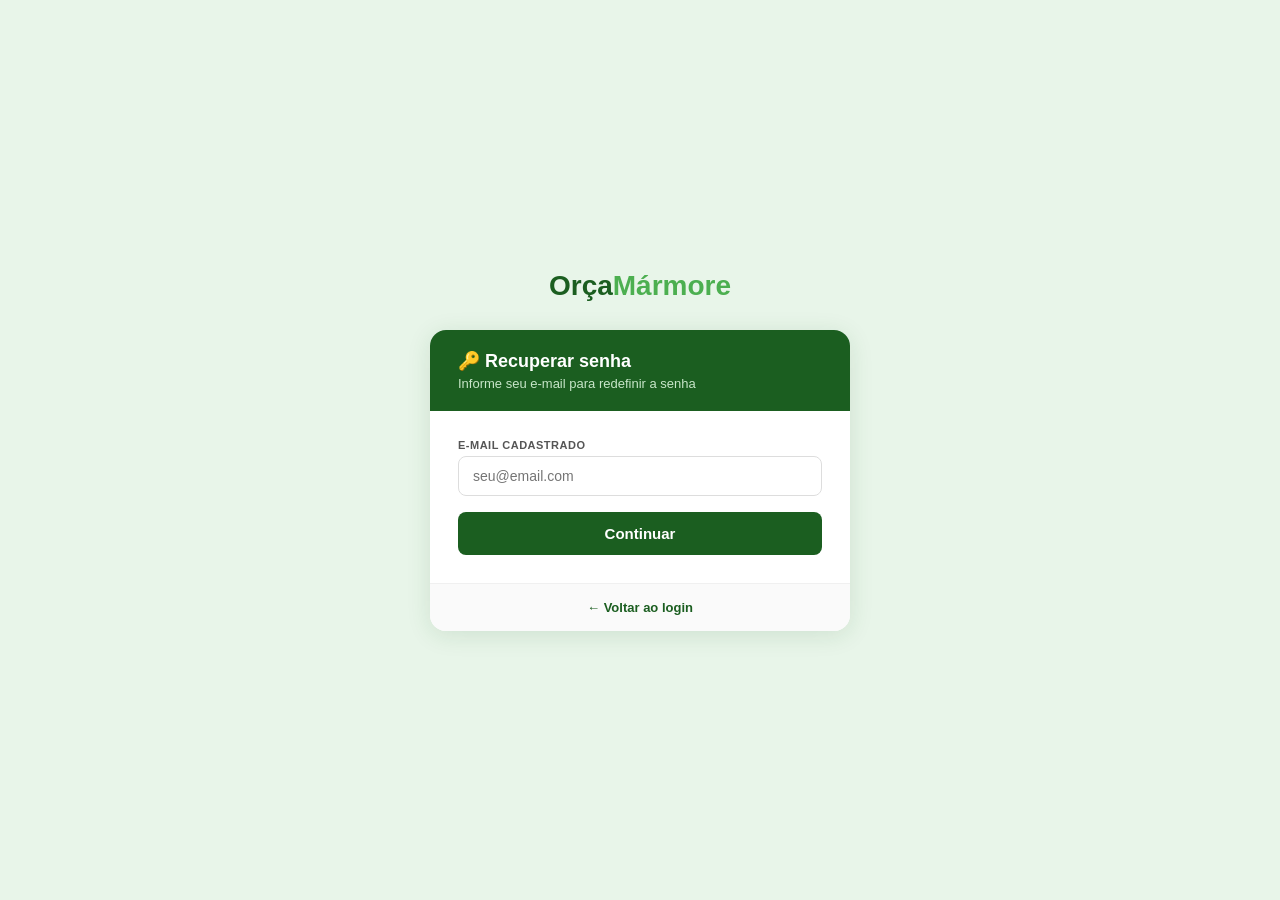
==== esqueci-senha.html @ dfa08c96 "fix: conta nova com 1 exemplo zerado, orçamento Daiane, esqueceu senha" ====
<!DOCTYPE html>
<html lang="pt-BR">
<head>
<meta charset="UTF-8">
<meta name="viewport" content="width=device-width,initial-scale=1">
<title>Recuperar senha — OrçaMármore</title>
<style>
*{box-sizing:border-box;margin:0;padding:0}
body{font-family:Arial,sans-serif;background:#E8F5E9;min-height:100vh;display:flex;flex-direction:column;align-items:center;justify-content:center;padding:20px}
.logo{font-size:28px;font-weight:900;color:#1B5E20;margin-bottom:28px;text-align:center}
.logo span{color:#4CAF50}
.card{background:#fff;border-radius:16px;box-shadow:0 4px 24px rgba(27,94,32,.12);width:100%;max-width:420px;overflow:hidden}
.card-header{background:#1B5E20;color:#fff;padding:20px 28px}
.card-header h2{font-size:18px;font-weight:700}
.card-header p{font-size:13px;color:#c8e6c9;margin-top:4px}
.form-body{padding:28px}
.form-group{margin-bottom:16px}
.form-group label{display:block;font-size:11px;font-weight:700;color:#555;text-transform:uppercase;letter-spacing:.5px;margin-bottom:5px}
.form-group input{width:100%;border:1.5px solid #ddd;border-radius:8px;padding:11px 14px;font-size:14px;outline:none;font-family:Arial;transition:border .2s}
.form-group input:focus{border-color:#1B5E20}
.btn-submit{width:100%;background:#1B5E20;color:#fff;padding:13px;border-radius:8px;font-size:15px;font-weight:700;border:none;cursor:pointer;transition:all .2s}
.btn-submit:hover{background:#2E7D32}
.msg-erro{background:#FFEBEE;color:#c62828;border-radius:6px;padding:10px 14px;font-size:13px;margin-bottom:14px;display:none}
.msg-ok{background:#E8F5E9;color:#2E7D32;border-radius:6px;padding:10px 14px;font-size:13px;margin-bottom:14px;display:none}
.footer-link{text-align:center;padding:16px;font-size:13px;color:#888;background:#fafafa;border-top:1px solid #f0f0f0}
.footer-link a{color:#1B5E20;font-weight:700;text-decoration:none}
.step{display:none}
.step.active{display:block}
.icon{font-size:48px;text-align:center;margin-bottom:16px}
.success-box{text-align:center;padding:8px 0}
.success-box h3{color:#1B5E20;font-size:18px;margin-bottom:8px}
.success-box p{color:#666;font-size:14px;line-height:1.6}
</style>
</head>
<body>

<div class="logo">Orça<span>Mármore</span></div>

<div class="card">
  <div class="card-header">
    <h2>🔑 Recuperar senha</h2>
    <p>Informe seu e-mail para redefinir a senha</p>
  </div>

  <div class="form-body">
    <div class="msg-erro" id="msg-erro"></div>
    <div class="msg-ok" id="msg-ok"></div>

    <!-- Passo 1: digitar e-mail -->
    <div class="step active" id="step1">
      <div class="form-group">
        <label>E-mail cadastrado</label>
        <input type="email" id="rec-email" placeholder="seu@email.com" onkeydown="if(event.key==='Enter')verificarEmail()">
      </div>
      <button class="btn-submit" onclick="verificarEmail()">Continuar</button>
    </div>

    <!-- Passo 2: nova senha -->
    <div class="step" id="step2">
      <div class="form-group">
        <label>Nova senha</label>
        <input type="password" id="nova-senha" placeholder="Mínimo 6 caracteres">
      </div>
      <div class="form-group">
        <label>Confirmar nova senha</label>
        <input type="password" id="confirma-senha" placeholder="Repita a nova senha">
      </div>
      <button class="btn-submit" onclick="redefinirSenha()">Salvar nova senha</button>
    </div>

    <!-- Passo 3: sucesso -->
    <div class="step" id="step3">
      <div class="success-box">
        <div class="icon">✅</div>
        <h3>Senha redefinida!</h3>
        <p>Sua senha foi atualizada com sucesso.<br>Faça login com a nova senha.</p>
        <br>
        <button class="btn-submit" onclick="location.href='login.html'">Ir para o login</button>
      </div>
    </div>
  </div>

  <div class="footer-link">
    <a href="login.html">&larr; Voltar ao login</a>
  </div>
</div>

<script>
let emailEncontrado = '';

function getUsuarios() { return JSON.parse(localStorage.getItem('om_usuarios') || '[]'); }
function setUsuarios(u) { localStorage.setItem('om_usuarios', JSON.stringify(u)); }

function mostrarErro(msg) {
  const el = document.getElementById('msg-erro');
  el.textContent = msg; el.style.display = 'block';
  document.getElementById('msg-ok').style.display = 'none';
}
function mostrarOk(msg) {
  const el = document.getElementById('msg-ok');
  el.textContent = msg; el.style.display = 'block';
  document.getElementById('msg-erro').style.display = 'none';
}
function limparMsgs() {
  document.getElementById('msg-erro').style.display = 'none';
  document.getElementById('msg-ok').style.display = 'none';
}
function irParaStep(n) {
  document.querySelectorAll('.step').forEach((s, i) => s.classList.toggle('active', i === n - 1));
  limparMsgs();
}

function verificarEmail() {
  const email = document.getElementById('rec-email').value.trim().toLowerCase();
  if (!email) { mostrarErro('Informe o e-mail cadastrado.'); return; }

  const usuarios = getUsuarios();
  const u = usuarios.find(x => x.email.toLowerCase() === email);

  if (!u) {
    mostrarErro('E-mail não encontrado. Verifique ou crie uma conta.');
    return;
  }

  emailEncontrado = email;
  mostrarOk('E-mail encontrado! Defina sua nova senha abaixo.');
  setTimeout(() => irParaStep(2), 800);
}

function redefinirSenha() {
  const nova = document.getElementById('nova-senha').value;
  const confirma = document.getElementById('confirma-senha').value;

  if (!nova || !confirma) { mostrarErro('Preencha os dois campos.'); return; }
  if (nova.length < 6) { mostrarErro('A senha deve ter pelo menos 6 caracteres.'); return; }
  if (nova !== confirma) { mostrarErro('As senhas não coincidem.'); return; }

  const usuarios = getUsuarios();
  const idx = usuarios.findIndex(x => x.email.toLowerCase() === emailEncontrado);
  if (idx < 0) { mostrarErro('Erro inesperado. Tente novamente.'); return; }

  usuarios[idx].senha = nova;
  setUsuarios(usuarios);

  irParaStep(3);
}
</script>
</body>
</html>
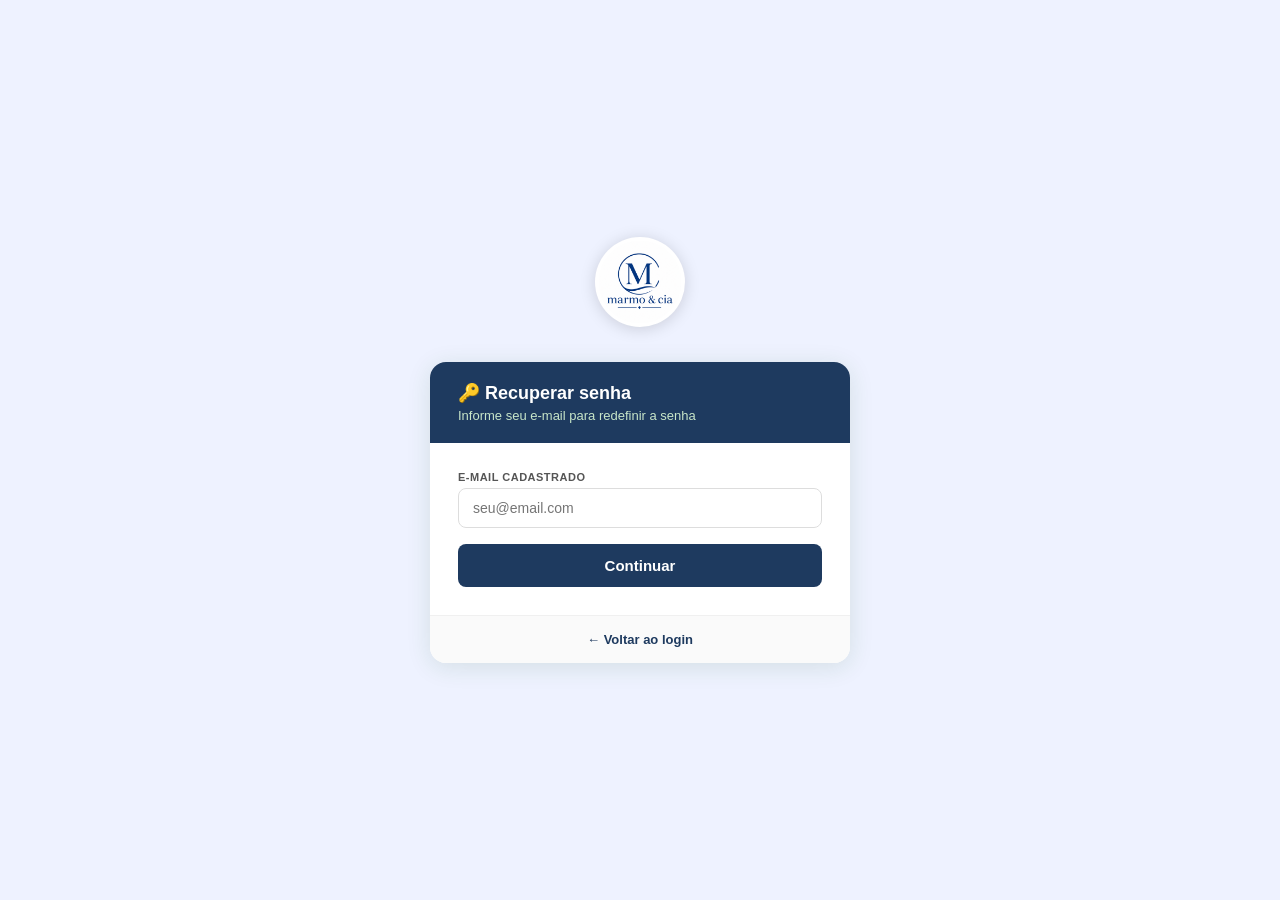
==== commit effe9a70: "feat: logo marmo & cia, branding azul marinho, nome atualizado em todo o app" ====
--- a/esqueci-senha.html
+++ b/esqueci-senha.html
@@ -6,35 +6,35 @@
 <title>Recuperar senha — OrçaMármore</title>
 <style>
 *{box-sizing:border-box;margin:0;padding:0}
-body{font-family:Arial,sans-serif;background:#E8F5E9;min-height:100vh;display:flex;flex-direction:column;align-items:center;justify-content:center;padding:20px}
-.logo{font-size:28px;font-weight:900;color:#1B5E20;margin-bottom:28px;text-align:center}
+body{font-family:Arial,sans-serif;background:#EEF2FF;min-height:100vh;display:flex;flex-direction:column;align-items:center;justify-content:center;padding:20px}
+.logo{font-size:28px;font-weight:900;color:#1E3A5F;margin-bottom:28px;text-align:center}
 .logo span{color:#4CAF50}
 .card{background:#fff;border-radius:16px;box-shadow:0 4px 24px rgba(27,94,32,.12);width:100%;max-width:420px;overflow:hidden}
-.card-header{background:#1B5E20;color:#fff;padding:20px 28px}
+.card-header{background:#1E3A5F;color:#fff;padding:20px 28px}
 .card-header h2{font-size:18px;font-weight:700}
 .card-header p{font-size:13px;color:#c8e6c9;margin-top:4px}
 .form-body{padding:28px}
 .form-group{margin-bottom:16px}
 .form-group label{display:block;font-size:11px;font-weight:700;color:#555;text-transform:uppercase;letter-spacing:.5px;margin-bottom:5px}
 .form-group input{width:100%;border:1.5px solid #ddd;border-radius:8px;padding:11px 14px;font-size:14px;outline:none;font-family:Arial;transition:border .2s}
-.form-group input:focus{border-color:#1B5E20}
-.btn-submit{width:100%;background:#1B5E20;color:#fff;padding:13px;border-radius:8px;font-size:15px;font-weight:700;border:none;cursor:pointer;transition:all .2s}
-.btn-submit:hover{background:#2E7D32}
+.form-group input:focus{border-color:#1E3A5F}
+.btn-submit{width:100%;background:#1E3A5F;color:#fff;padding:13px;border-radius:8px;font-size:15px;font-weight:700;border:none;cursor:pointer;transition:all .2s}
+.btn-submit:hover{background:#2a4a7f}
 .msg-erro{background:#FFEBEE;color:#c62828;border-radius:6px;padding:10px 14px;font-size:13px;margin-bottom:14px;display:none}
-.msg-ok{background:#E8F5E9;color:#2E7D32;border-radius:6px;padding:10px 14px;font-size:13px;margin-bottom:14px;display:none}
+.msg-ok{background:#EEF2FF;color:#2a4a7f;border-radius:6px;padding:10px 14px;font-size:13px;margin-bottom:14px;display:none}
 .footer-link{text-align:center;padding:16px;font-size:13px;color:#888;background:#fafafa;border-top:1px solid #f0f0f0}
-.footer-link a{color:#1B5E20;font-weight:700;text-decoration:none}
+.footer-link a{color:#1E3A5F;font-weight:700;text-decoration:none}
 .step{display:none}
 .step.active{display:block}
 .icon{font-size:48px;text-align:center;margin-bottom:16px}
 .success-box{text-align:center;padding:8px 0}
-.success-box h3{color:#1B5E20;font-size:18px;margin-bottom:8px}
+.success-box h3{color:#1E3A5F;font-size:18px;margin-bottom:8px}
 .success-box p{color:#666;font-size:14px;line-height:1.6}
 </style>
 </head>
 <body>
 
-<div class="logo">Orça<span>Mármore</span></div>
+<div class="logo"><img src="[data-uri]" style="width:90px;height:90px;object-fit:contain;border-radius:50%;background:#fff;padding:4px;box-shadow:0 2px 16px rgba(0,0,0,.15)" alt="Marmo &amp; Cia"></div>
 
 <div class="card">
   <div class="card-header">
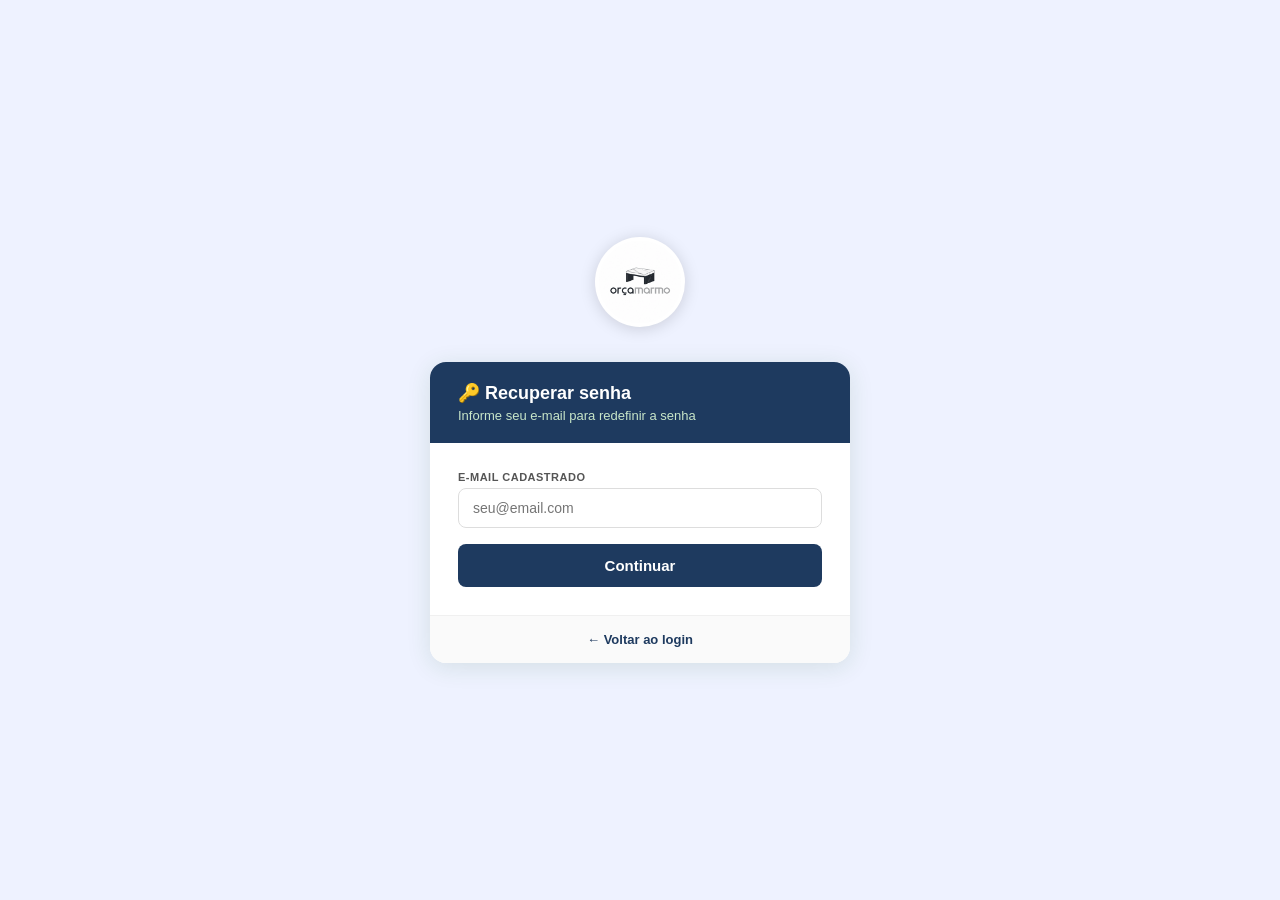
==== commit 71a51acc: "feat: efeito líquido na sidebar, logo orçamarmo atualizada" ====
--- a/esqueci-senha.html
+++ b/esqueci-senha.html
@@ -34,7 +34,7 @@
 </head>
 <body>
 
-<div class="logo"><img src="[data-uri]" style="width:90px;height:90px;object-fit:contain;border-radius:50%;background:#fff;padding:4px;box-shadow:0 2px 16px rgba(0,0,0,.15)" alt="Marmo &amp; Cia"></div>
+<div class="logo"><img src="[data-uri]" style="width:90px;height:90px;object-fit:contain;border-radius:50%;background:#fff;padding:4px;box-shadow:0 2px 16px rgba(0,0,0,.15)" alt="Marmo &amp; Cia"></div>
 
 <div class="card">
   <div class="card-header">
